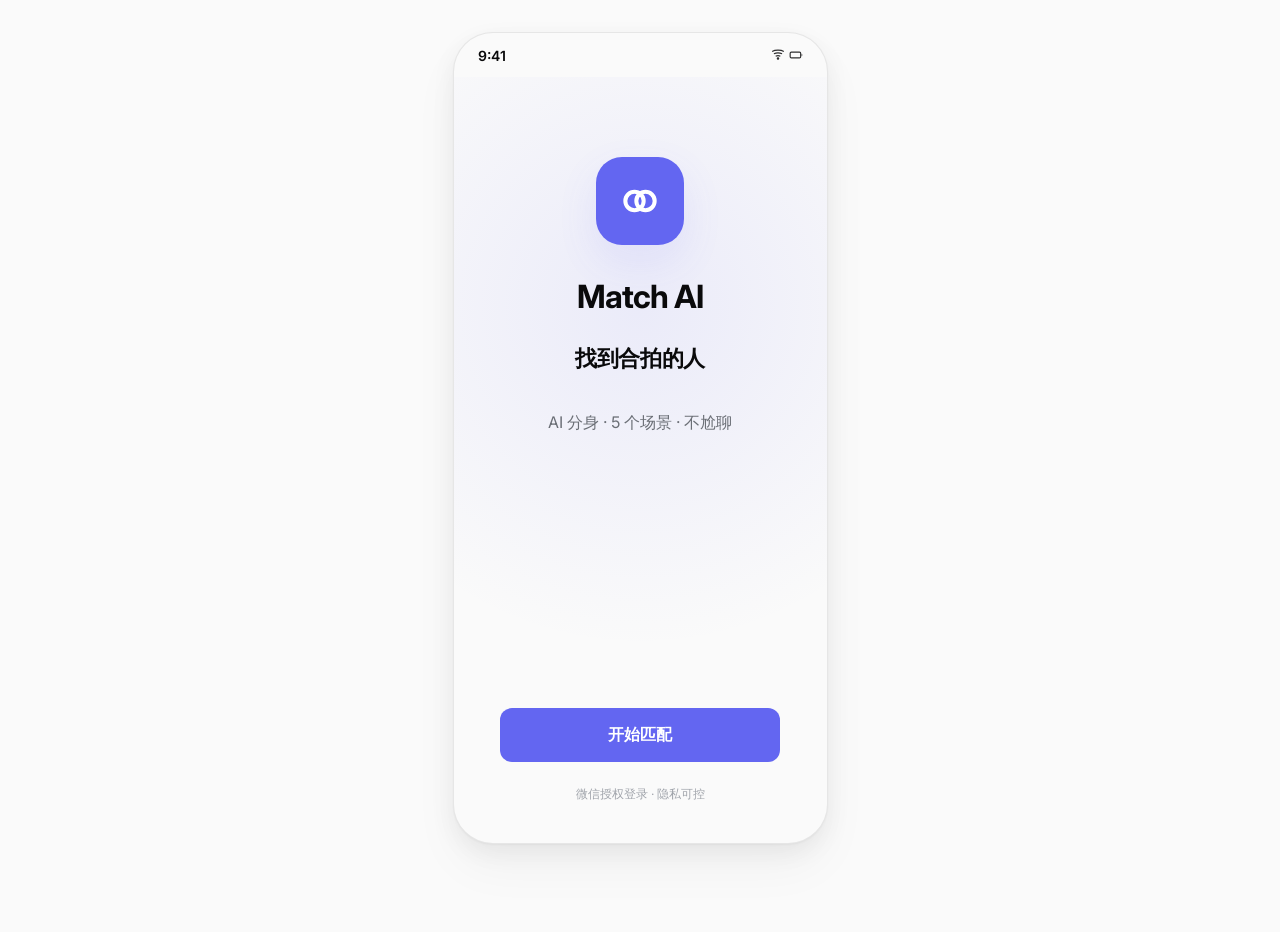
==== pages/01_启动页.html @ bac096b0 "v7 stage1: splash + basic info (gender + city)" ====
<!DOCTYPE html>
<html lang="zh-CN" data-theme="light" data-accent="indigo">
<head>
<meta charset="UTF-8">
<meta name="viewport" content="width=device-width,initial-scale=1,maximum-scale=1">
<title>Match AI · 启动页</title>
<link href="https://fonts.googleapis.com/css2?family=Inter:wght@400;500;600;700&display=swap" rel="stylesheet">
<link rel="stylesheet" href="../theme.css">
<style>
  .splash {
    flex: 1;
    display: flex; flex-direction: column;
    align-items: center; justify-content: space-between;
    padding: 80px var(--sp-5) 40px;
    text-align: center;
    background: radial-gradient(circle at 50% 30%, var(--accent-soft) 0%, transparent 60%);
  }

  .hero { display: flex; flex-direction: column; align-items: center; gap: var(--sp-5); }

  .brand-mark {
    width: 88px; height: 88px;
    border-radius: 26px;
    background: var(--accent);
    display: flex; align-items: center; justify-content: center;
    box-shadow: 0 16px 40px var(--accent-soft);
    animation: float 5s var(--ease) infinite;
  }
  @keyframes float {
    0%, 100% { transform: translateY(0); }
    50% { transform: translateY(-8px); }
  }
  .brand-mark svg { width: 44px; height: 44px; color: #fff; }

  .product-name {
    font-size: 32px; font-weight: 700; letter-spacing: -0.03em;
    color: var(--fg);
    margin-top: var(--sp-2);
  }

  .slogan {
    font-size: 22px; font-weight: 600; letter-spacing: -0.02em;
    color: var(--fg);
    margin-top: var(--sp-1);
  }

  .sub-slogan {
    font-size: var(--fs-md); font-weight: 400;
    color: var(--fg-mute);
    line-height: 1.6;
    max-width: 240px;
    margin-top: var(--sp-3);
  }

  .actions {
    width: 100%; display: flex; flex-direction: column; gap: var(--sp-3);
    align-items: center;
  }
  .start-btn {
    width: 100%; max-width: 280px;
  }
  .foot {
    font-size: var(--fs-xs);
    color: var(--fg-faint);
    margin-top: var(--sp-3);
  }
</style>
</head>
<body>
<div class="page">
  <div class="statusbar">
    <span>9:41</span>
    <span class="icons">
      <svg viewBox="0 0 24 24" fill="none" stroke="currentColor" stroke-width="2"><path d="M2 6c5-3 15-3 20 0"/><path d="M5 10c4-2 10-2 14 0"/><path d="M8 14c2-1 6-1 8 0"/><circle cx="12" cy="18" r="1.2" fill="currentColor"/></svg>
      <svg viewBox="0 0 24 24" fill="none" stroke="currentColor" stroke-width="2"><rect x="2" y="7" width="18" height="10" rx="2"/><line x1="22" y1="11" x2="22" y2="13"/></svg>
    </span>
  </div>

  <div class="splash">
    <div class="hero">
      <div class="brand-mark">
        <svg viewBox="0 0 24 24" fill="none" stroke="currentColor" stroke-width="2.2" stroke-linecap="round" stroke-linejoin="round">
          <circle cx="9" cy="12" r="5"/>
          <circle cx="15" cy="12" r="5"/>
        </svg>
      </div>
      <div class="product-name">Match AI</div>
      <div class="slogan">找到合拍的人</div>
      <div class="sub-slogan">AI 分身 · 5 个场景 · 不尬聊</div>
    </div>

    <div class="actions">
      <button class="btn-primary start-btn" data-nav="02_基础信息.html">开始匹配</button>
      <div class="foot">微信授权登录 · 隐私可控</div>
    </div>
  </div>
</div>

<script>
  // simple navigation: works both standalone and inside iframe
  document.querySelectorAll('[data-nav]').forEach(el => {
    el.addEventListener('click', () => {
      const target = el.dataset.nav;
      if (window.parent !== window) {
        window.parent.postMessage({ type: 'nav', page: target }, '*');
      } else {
        location.href = target;
      }
    });
  });
  // theme sync
  window.addEventListener('message', e => {
    if (e.data?.type === 'theme') document.documentElement.dataset.theme = e.data.value;
    if (e.data?.type === 'accent') document.documentElement.dataset.accent = e.data.value;
  });
</script>
</body>
</html>
---- theme.css ----
/* Match AI v7 · Stage 1 · Minimal token system */

:root {
  /* Type */
  --font-sans: 'Inter', -apple-system, 'PingFang SC', 'Noto Sans SC', sans-serif;
  --fs-xs: 12px; --fs-sm: 14px; --fs-md: 16px; --fs-lg: 24px; --fs-xl: 40px;

  /* Spacing (8px base) */
  --sp-1: 4px; --sp-2: 8px; --sp-3: 12px; --sp-4: 16px; --sp-5: 24px; --sp-6: 32px; --sp-8: 48px; --sp-10: 64px;

  /* Radius */
  --r-sm: 8px; --r-md: 12px; --r-lg: 16px; --r-xl: 24px; --r-pill: 999px;

  /* Motion */
  --ease: cubic-bezier(0.32, 0.72, 0, 1);
  --d-1: 200ms; --d-2: 350ms;
}

/* === LIGHT (default) === */
:root[data-theme="light"], :root {
  --bg-app: #FAFAFA;
  --bg-elev: #FFFFFF;
  --fg: #0A0A0B;
  --fg-mute: #6B6F76;
  --fg-faint: #A0A4AB;
  --border: rgba(10,10,11,0.08);
  --border-strong: rgba(10,10,11,0.16);
  --shadow-1: 0 1px 2px rgba(0,0,0,0.04), 0 4px 12px rgba(0,0,0,0.04);
  --shadow-2: 0 1px 2px rgba(0,0,0,0.04), 0 8px 24px rgba(0,0,0,0.06), 0 24px 48px rgba(0,0,0,0.04);
}

/* === DARK === */
:root[data-theme="dark"] {
  --bg-app: #0A0A0B;
  --bg-elev: #161618;
  --fg: #F5F5F7;
  --fg-mute: #9CA0A8;
  --fg-faint: #5C616B;
  --border: rgba(255,255,255,0.08);
  --border-strong: rgba(255,255,255,0.16);
  --shadow-1: 0 1px 2px rgba(0,0,0,0.4), 0 8px 24px rgba(0,0,0,0.3);
  --shadow-2: 0 1px 2px rgba(0,0,0,0.4), 0 8px 24px rgba(0,0,0,0.4), 0 24px 48px rgba(0,0,0,0.3);
}

/* === Accent (single brand color, swappable) === */
:root[data-accent="indigo"], :root { --accent: #6366F1; --accent-hover: #4F46E5; --accent-soft: rgba(99,102,241,0.10); }
:root[data-accent="violet"]    { --accent: #8B5CF6; --accent-hover: #7C3AED; --accent-soft: rgba(139,92,246,0.10); }
:root[data-accent="cyan"]      { --accent: #06B6D4; --accent-hover: #0891B2; --accent-soft: rgba(6,182,212,0.10); }
:root[data-accent="amber"]     { --accent: #F59E0B; --accent-hover: #D97706; --accent-soft: rgba(245,158,11,0.10); }
:root[data-accent="mint"]      { --accent: #10B981; --accent-hover: #059669; --accent-soft: rgba(16,185,129,0.10); }

/* === Reset === */
*, *::before, *::after { margin: 0; padding: 0; box-sizing: border-box; -webkit-font-smoothing: antialiased; }
html, body { height: 100%; font-family: var(--font-sans); background: var(--bg-app); color: var(--fg); }
button { font-family: inherit; cursor: pointer; border: none; background: none; }
button:focus-visible, [role="button"]:focus-visible {
  outline: 2px solid var(--accent); outline-offset: 2px;
}

/* === Page shell (a phone-shaped device frame) === */
.page {
  width: 375px; height: 812px;
  margin: 32px auto;
  background: var(--bg-app);
  border-radius: 40px;
  border: 1px solid var(--border);
  box-shadow: var(--shadow-2);
  overflow: hidden;
  position: relative;
  display: flex; flex-direction: column;
  transition: background var(--d-1) var(--ease);
}

.statusbar {
  height: 44px; padding: 0 var(--sp-5);
  display: flex; align-items: center; justify-content: space-between;
  font-size: 14px; font-weight: 600; color: var(--fg);
  flex-shrink: 0;
}
.statusbar .icons { display: flex; gap: 4px; align-items: center; opacity: 0.85; }
.statusbar svg { width: 14px; height: 14px; }

.content {
  flex: 1; overflow-y: auto; padding: var(--sp-5);
  display: flex; flex-direction: column;
}
.content::-webkit-scrollbar { display: none; }

/* === Reusable === */
.btn-primary {
  width: 100%; padding: 16px;
  background: var(--accent); color: white;
  font-size: var(--fs-md); font-weight: 600; letter-spacing: -0.01em;
  border-radius: var(--r-md);
  transition: transform var(--d-1) var(--ease), background var(--d-1) var(--ease);
}
.btn-primary:hover { background: var(--accent-hover); }
.btn-primary:active { transform: scale(0.98); }
.btn-primary:disabled { background: var(--border-strong); color: var(--fg-faint); cursor: not-allowed; }

.btn-ghost {
  padding: 8px 14px; font-size: var(--fs-sm); color: var(--fg-mute);
  border-radius: var(--r-sm);
  transition: background var(--d-1) var(--ease);
}
.btn-ghost:hover { background: var(--accent-soft); color: var(--accent); }

.label { font-size: var(--fs-xs); font-weight: 600; color: var(--fg-mute); letter-spacing: 0.04em; text-transform: uppercase; }
.caption { font-size: var(--fs-xs); color: var(--fg-mute); }

/* === Reduced motion === */
@media (prefers-reduced-motion: reduce) {
  *, *::before, *::after { animation: none !important; transition: none !important; }
}
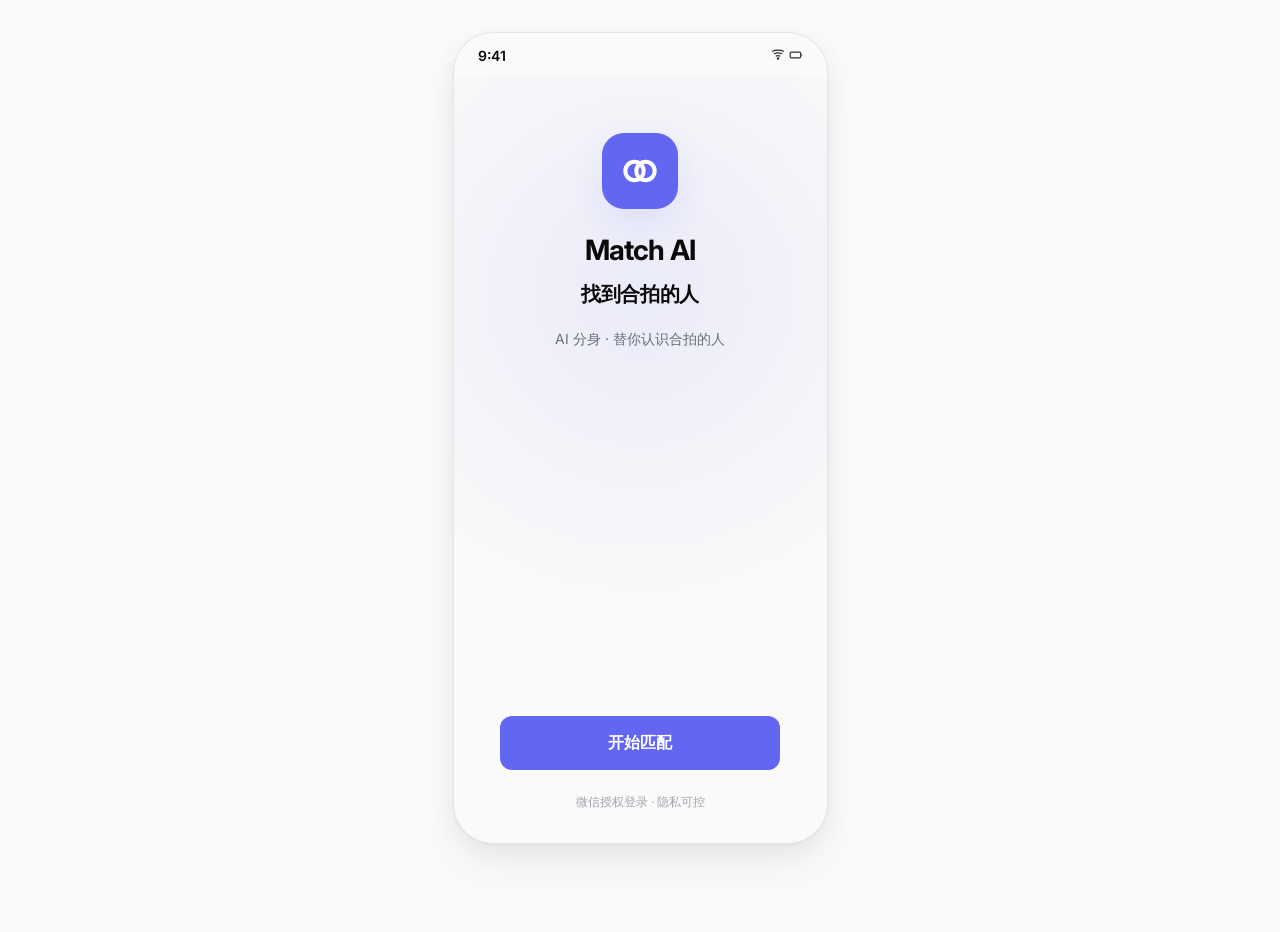
==== commit db299df3: "v7.1: tighten splash spacing, replace '5 个场景' slogan, compact form" ====
--- a/pages/01_启动页.html
+++ b/pages/01_启动页.html
@@ -11,21 +11,22 @@
     flex: 1;
     display: flex; flex-direction: column;
     align-items: center; justify-content: space-between;
-    padding: 80px var(--sp-5) 40px;
+    padding: 56px var(--sp-5) 32px;
     text-align: center;
-    background: radial-gradient(circle at 50% 30%, var(--accent-soft) 0%, transparent 60%);
+    background: radial-gradient(circle at 50% 28%, var(--accent-soft) 0%, transparent 55%);
   }
 
-  .hero { display: flex; flex-direction: column; align-items: center; gap: var(--sp-5); }
+  .hero { display: flex; flex-direction: column; align-items: center; gap: var(--sp-3); }
 
   .brand-mark {
-    width: 88px; height: 88px;
-    border-radius: 26px;
+    width: 76px; height: 76px;
+    border-radius: 22px;
     background: var(--accent);
     display: flex; align-items: center; justify-content: center;
-    box-shadow: 0 16px 40px var(--accent-soft);
+    box-shadow: 0 12px 32px var(--accent-soft);
     animation: float 5s var(--ease) infinite;
   }
+  .brand-mark svg { width: 38px; height: 38px; }
   @keyframes float {
     0%, 100% { transform: translateY(0); }
     50% { transform: translateY(-8px); }
@@ -33,23 +34,23 @@
   .brand-mark svg { width: 44px; height: 44px; color: #fff; }
 
   .product-name {
-    font-size: 32px; font-weight: 700; letter-spacing: -0.03em;
+    font-size: 28px; font-weight: 700; letter-spacing: -0.03em;
     color: var(--fg);
-    margin-top: var(--sp-2);
+    margin-top: var(--sp-3);
   }
 
   .slogan {
-    font-size: 22px; font-weight: 600; letter-spacing: -0.02em;
+    font-size: 20px; font-weight: 600; letter-spacing: -0.02em;
     color: var(--fg);
-    margin-top: var(--sp-1);
+    margin-top: 2px;
   }
 
   .sub-slogan {
-    font-size: var(--fs-md); font-weight: 400;
+    font-size: var(--fs-sm); font-weight: 400;
     color: var(--fg-mute);
-    line-height: 1.6;
+    line-height: 1.55;
     max-width: 240px;
-    margin-top: var(--sp-3);
+    margin-top: var(--sp-2);
   }
 
   .actions {
@@ -86,7 +87,7 @@
       </div>
       <div class="product-name">Match AI</div>
       <div class="slogan">找到合拍的人</div>
-      <div class="sub-slogan">AI 分身 · 5 个场景 · 不尬聊</div>
+      <div class="sub-slogan">AI 分身 · 替你认识合拍的人</div>
     </div>
 
     <div class="actions">
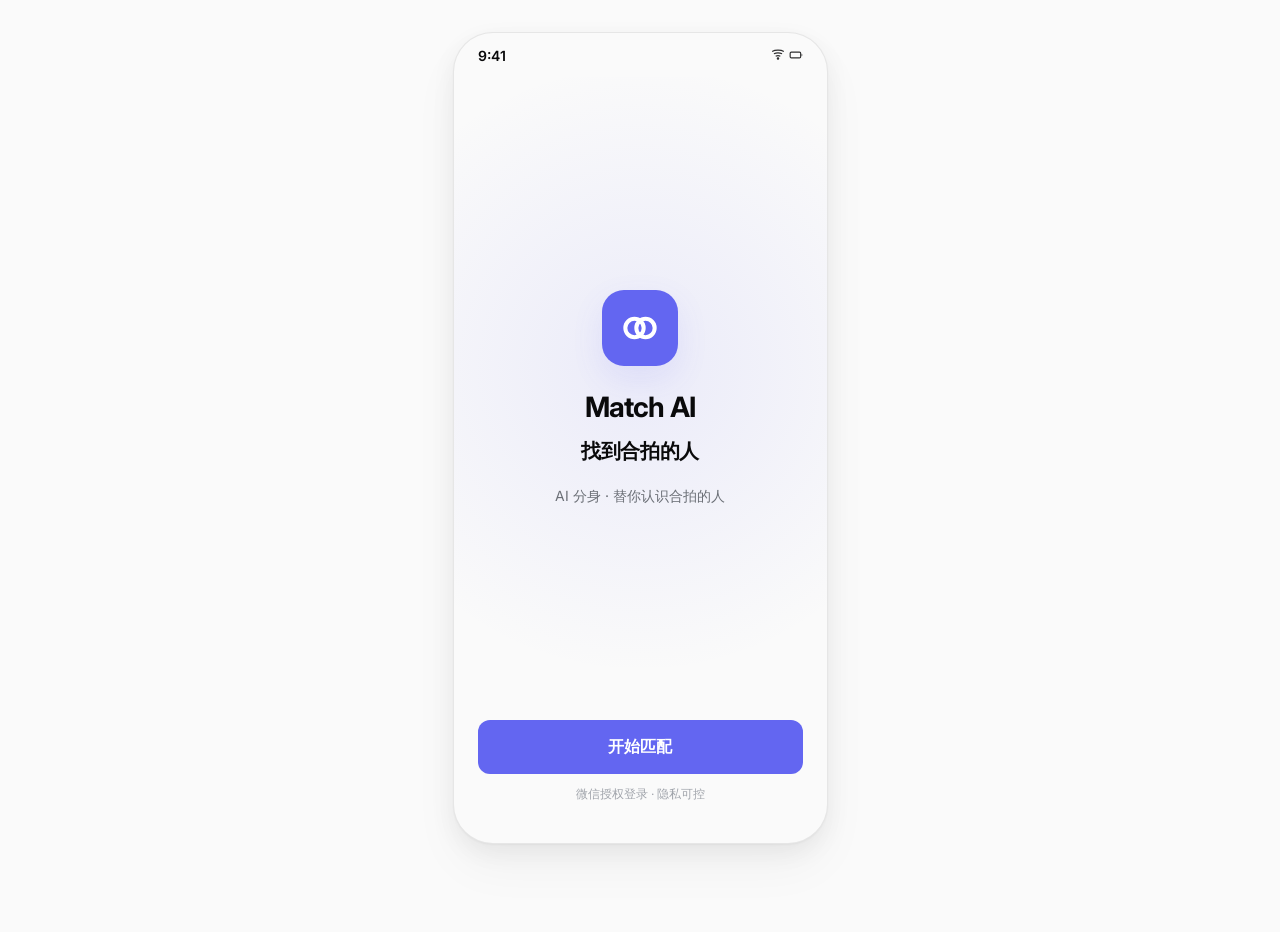
==== commit a3909d76: "v7.1.1: vertically center hero, button full-width 24px gutter (mini-program std)" ====
--- a/pages/01_启动页.html
+++ b/pages/01_启动页.html
@@ -10,13 +10,20 @@
   .splash {
     flex: 1;
     display: flex; flex-direction: column;
-    align-items: center; justify-content: space-between;
-    padding: 56px var(--sp-5) 32px;
+    align-items: center;
+    padding: 0 24px 40px;
     text-align: center;
-    background: radial-gradient(circle at 50% 28%, var(--accent-soft) 0%, transparent 55%);
+    background: radial-gradient(circle at 50% 38%, var(--accent-soft) 0%, transparent 60%);
+    position: relative;
   }
 
-  .hero { display: flex; flex-direction: column; align-items: center; gap: var(--sp-3); }
+  .hero {
+    flex: 1;
+    display: flex; flex-direction: column;
+    align-items: center; justify-content: center;
+    gap: var(--sp-3);
+    width: 100%;
+  }
 
   .brand-mark {
     width: 76px; height: 76px;
@@ -54,16 +61,16 @@
   }
 
   .actions {
-    width: 100%; display: flex; flex-direction: column; gap: var(--sp-3);
+    width: 100%; display: flex; flex-direction: column; gap: 12px;
     align-items: center;
+    padding-bottom: env(safe-area-inset-bottom, 0);
   }
   .start-btn {
-    width: 100%; max-width: 280px;
+    width: 100%;
   }
   .foot {
     font-size: var(--fs-xs);
     color: var(--fg-faint);
-    margin-top: var(--sp-3);
   }
 </style>
 </head>
